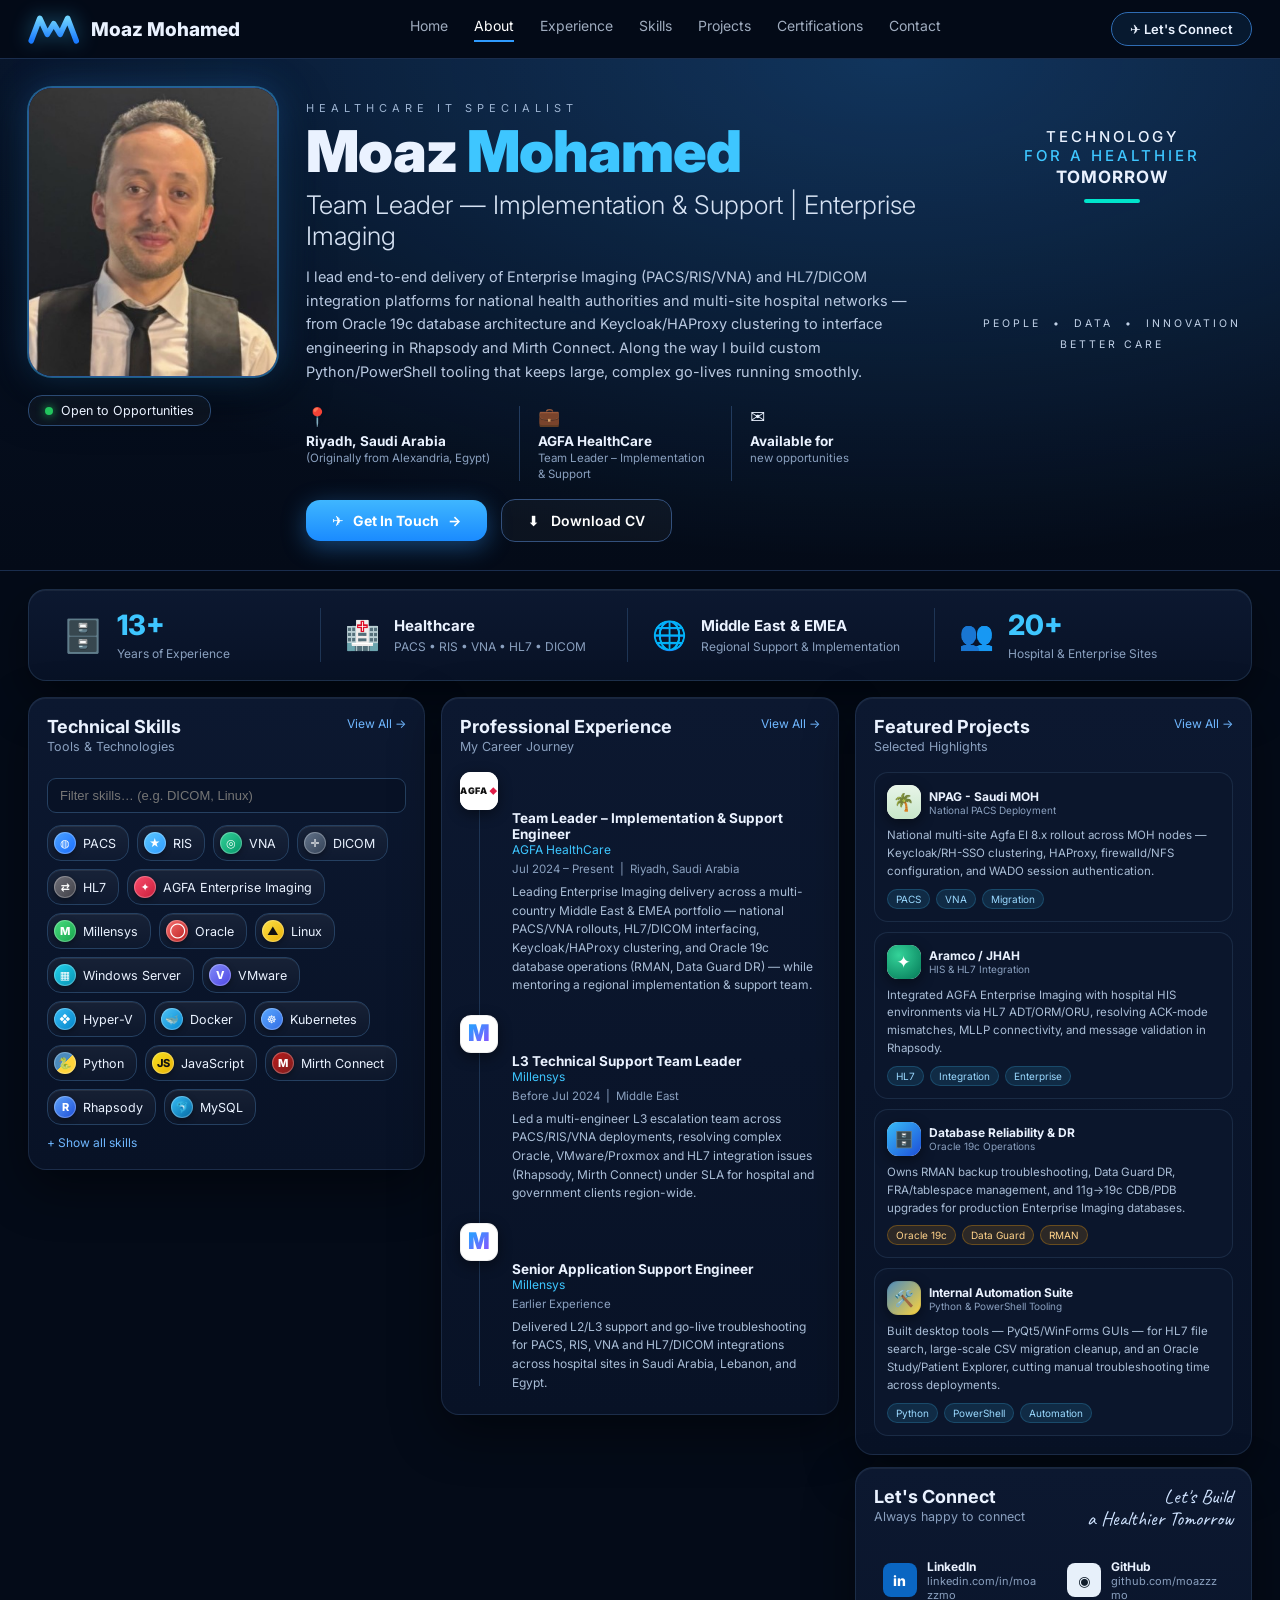
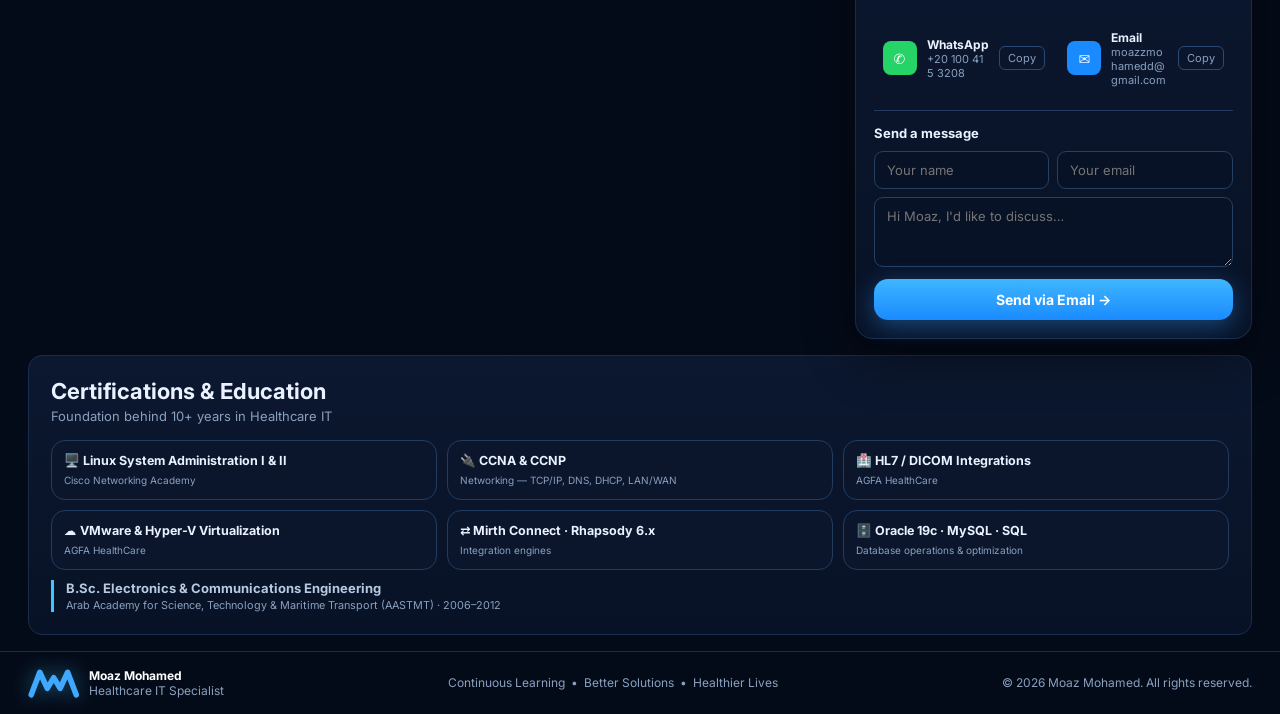
==== portfolio.html @ eede2070 "Enhanced portfolio version live" ====
<!DOCTYPE html>
<html lang="en">
<head>
<meta charset="UTF-8"/>
<meta name="viewport" content="width=device-width, initial-scale=1.0"/>
<title>Moaz Mohamed — Healthcare IT Specialist</title>
<meta name="description" content="Moaz Mohamed — Healthcare IT Team Leader specializing in Enterprise Imaging (PACS/RIS/VNA), HL7/DICOM integration, and Oracle DBA operations across national and multi-site hospital deployments in the Middle East & EMEA."/>
<meta name="keywords" content="Moaz Mohamed, Healthcare IT, PACS, RIS, VNA, DICOM, HL7, AGFA Enterprise Imaging, Rhapsody, Mirth Connect, Oracle DBA, Riyadh, Saudi Arabia"/>
<meta name="robots" content="index,follow"/>
<link rel="canonical" href="https://moaz-portfolio-5i6.pages.dev/"/>
<meta name="theme-color" content="#040b18"/>
<link rel="icon" href="data:image/svg+xml,%3Csvg xmlns='http://www.w3.org/2000/svg' viewBox='0 0 48 28'%3E%3Cpath d='M3 25 L11 4 L18 19 L24 9 L30 19 L37 4 L45 25' fill='none' stroke='%233ec6ff' stroke-width='6' stroke-linecap='round' stroke-linejoin='round'/%3E%3C/svg%3E"/>
<meta property="og:type" content="profile"/>
<meta property="og:title" content="Moaz Mohamed — Healthcare IT Team Leader | Enterprise Imaging & Integration"/>
<meta property="og:description" content="13+ years leading Enterprise Imaging (PACS/RIS/VNA), HL7/DICOM integration, and Oracle DBA operations across national and multi-site hospital deployments in the Middle East & EMEA."/>
<meta property="og:url" content="https://moaz-portfolio-5i6.pages.dev/"/>
<meta property="og:image" content="https://moaz-portfolio-5i6.pages.dev/assets/moaz-profile.png"/>
<meta name="twitter:card" content="summary_large_image"/>
<script type="application/ld+json">
{"@context":"https://schema.org","@type":"Person","name":"Moaz Mohamed","jobTitle":"Team Leader – Implementation & Support Engineer","worksFor":{"@type":"Organization","name":"AGFA HealthCare"},"address":{"@type":"PostalAddress","addressLocality":"Riyadh","addressCountry":"SA"},"url":"https://moaz-portfolio-5i6.pages.dev/","sameAs":["https://www.linkedin.com/in/moazzmo","https://github.com/moazzzmo"],"knowsAbout":["PACS","RIS","VNA","DICOM","HL7","Enterprise Imaging","Oracle DBA","Rhapsody","Mirth Connect"]}
</script>
<link rel="preconnect" href="https://fonts.googleapis.com">
<link rel="preconnect" href="https://fonts.gstatic.com" crossorigin>
<link href="https://fonts.googleapis.com/css2?family=Inter:wght@400;500;600;700;800;900&family=Caveat:wght@600&display=swap" rel="stylesheet">
<style>
*{margin:0;padding:0;box-sizing:border-box}
:root{--bg:#040b18;--card:#0a1428;--border:#1a2d4d;--txt:#eaf2ff;--mut:#8aa0bf;--cyan:#3ec6ff;--blue:#2f9bff}
html{scroll-behavior:smooth;-webkit-text-size-adjust:100%}
body{font-family:'Inter',system-ui,-apple-system,sans-serif;background:var(--bg);color:var(--txt);min-height:100vh;-webkit-font-smoothing:antialiased;overflow-x:hidden}
img{max-width:100%}
a{color:inherit;text-decoration:none}
section{scroll-margin-top:80px}
button{font-family:inherit}
/* NAV */
.topnav{position:sticky;top:0;z-index:50;display:flex;align-items:center;justify-content:space-between;padding:12px 28px;background:rgba(4,11,24,.94);backdrop-filter:blur(12px);-webkit-backdrop-filter:blur(12px);border-bottom:1px solid var(--border)}
.brand{display:flex;align-items:center;gap:12px;font-weight:800;font-size:19px;white-space:nowrap}
.mm-logo{font-weight:900;font-size:28px;letter-spacing:-2px;background:linear-gradient(180deg,#5cc8ff,#1a7bff);-webkit-background-clip:text;background-clip:text;color:transparent;line-height:1}
.nav{display:flex;gap:26px;font-size:14px;color:#c6d4e8}
.nav a{opacity:.8;padding-bottom:6px;border-bottom:2px solid transparent;transition:.2s}
.nav a:hover{opacity:1;color:#fff}
.nav a.active{opacity:1;color:#fff;border-bottom-color:var(--blue)}
.btn-connect{border:1px solid #2f6cb3;border-radius:999px;padding:8px 18px;font-size:13px;font-weight:600;background:rgba(47,155,255,.1);transition:.2s;white-space:nowrap}
.btn-connect:hover{background:rgba(47,155,255,.25);border-color:var(--cyan)}
.hamburger{display:none;background:none;border:1px solid #2b4a73;color:#fff;border-radius:8px;font-size:18px;padding:6px 12px;cursor:pointer}
/* HERO */
.hero-wrap{position:relative;overflow:hidden;border-bottom:1px solid var(--border);background:radial-gradient(1000px 500px at 70% 0%,rgba(47,155,255,.25),transparent),linear-gradient(180deg,#071226,#040b18)}
.hero-bg{position:absolute;inset:0;opacity:.4;background:url('https://images.unsplash.com/photo-1576091160399-112ba8d25d1d?q=80&w=1600&auto=format&fit=crop') center/cover no-repeat;-webkit-mask-image:linear-gradient(to left,black 30%,transparent 78%);mask-image:linear-gradient(to left,black 30%,transparent 78%)}
.hero{position:relative;display:grid;grid-template-columns:250px minmax(0,1fr) 280px;gap:28px;padding:28px;max-width:1440px;margin:0 auto;align-items:start}
.photo{width:250px;height:290px;border-radius:20px;overflow:hidden;border:1px solid #2a5a9a;box-shadow:0 0 0 1px rgba(62,198,255,.3),0 10px 40px rgba(0,0,0,.6);background:#0e1b33}
.photo img{width:100%;height:100%;object-fit:cover;object-position:center top;display:block}
.photo-fallback{width:100%;height:100%;display:flex;align-items:center;justify-content:center;font-size:72px;font-weight:900;color:#5cc8ff;background:linear-gradient(135deg,#102341,#071226)}
.kicker{letter-spacing:5px;font-size:11px;color:#9db4d2;margin:14px 0 8px}
h1{font-size:clamp(38px,4.5vw,62px);line-height:1;font-weight:900;letter-spacing:-1px}
h1 span{color:var(--cyan)}
.sub{font-size:clamp(18px,2vw,26px);font-weight:300;color:#d6e2f3;margin:8px 0 14px}
.desc{color:#b9c9e1;max-width:620px;line-height:1.65;font-size:14.5px}
.meta3{display:grid;grid-template-columns:1fr 1fr 1fr;gap:0;margin:22px 0 18px;max-width:720px}
.meta3>div{padding:0 18px;border-left:1px solid #223b5e;font-size:13px;min-width:0}
.meta3>div:first-child{border:0;padding-left:0}
.meta3 b{display:block;font-size:13.5px}
.meta3 small{color:var(--mut);font-size:11.5px}
.meta-ico{font-size:18px;margin-bottom:6px}
.cta-row{display:flex;gap:14px;align-items:center;flex-wrap:wrap}
.btn-primary{background:linear-gradient(180deg,#3fb6ff,#1a8bff);border:0;color:#fff;font-weight:700;padding:12px 26px;border-radius:12px;font-size:14px;box-shadow:0 6px 24px rgba(47,155,255,.4);cursor:pointer;transition:.2s;display:inline-flex;align-items:center;gap:8px}
.btn-primary:hover{transform:translateY(-1px);box-shadow:0 10px 30px rgba(47,155,255,.55)}
.btn-ghost{border:1px solid #33507c;background:rgba(255,255,255,.03);color:#fff;padding:12px 26px;border-radius:12px;font-size:14px;font-weight:600;cursor:pointer;transition:.2s;display:inline-flex;align-items:center;gap:8px}
.btn-ghost:hover{border-color:var(--cyan);background:rgba(62,198,255,.1)}
.open-badge{display:inline-flex;align-items:center;gap:8px;border:1px solid #2b4a73;border-radius:999px;padding:7px 16px;font-size:12.5px;margin-top:18px;background:rgba(255,255,255,.03)}
.dot{width:8px;height:8px;border-radius:50%;background:#22c55e;box-shadow:0 0 10px #22c55e;animation:pulse 2s infinite}
@keyframes pulse{50%{opacity:.5}}
.right-tag{text-align:center;padding-top:40px}
.right-tag h3{letter-spacing:3px;font-size:15px;font-weight:500}
.right-tag h3 b{color:var(--cyan);font-weight:500}
.right-tag h2{font-size:17px;letter-spacing:1px;margin:2px 0 12px}
.bar{width:56px;height:4px;background:#00e5cc;margin:0 auto;border-radius:99px}
.foot-tags{margin-top:110px;font-size:10.5px;letter-spacing:3px;color:#c2d2e8;line-height:2}
/* STATS */
.stats{max-width:1440px;margin:18px auto 0;padding:0 28px}
.stats-inner{display:grid;grid-template-columns:1.1fr 1.2fr 1.2fr 1.2fr;background:linear-gradient(180deg,#0c1830,#081226);border:1px solid var(--border);border-radius:14px;padding:18px 10px}
.stat{display:flex;gap:14px;align-items:center;padding:0 24px;border-left:1px solid #1e3555;min-width:0}
.stat:first-child{border:0}
.stat .n{font-size:28px;font-weight:800;color:var(--cyan)}
.stat b{font-size:15px}.stat small{color:var(--mut);font-size:12px}
/* GRID */
.grid3{max-width:1440px;margin:16px auto;padding:0 28px;display:grid;grid-template-columns:1fr 1fr 1fr;gap:16px;align-items:start}
.card{background:linear-gradient(180deg,#0c1830,#081226);border:1px solid var(--border);border-radius:14px;padding:18px;min-width:0}
.card h3{font-size:18px}.card .sub2{color:var(--mut);font-size:12.5px;margin:2px 0 14px}
.card-head{display:flex;justify-content:space-between;align-items:flex-start;gap:10px;margin-bottom:4px}
.link{font-size:12px;color:#6fb7ff;background:none;border:0;cursor:pointer;white-space:nowrap}
.link:hover{text-decoration:underline}
/* SKILLS */
.skill-search{width:100%;margin:6px 0 12px;padding:9px 12px;border-radius:9px;border:1px solid #254061;background:#081226;color:#fff;font-size:13px;outline:none}
.skill-search:focus{border-color:var(--cyan)}
.pills{display:flex;flex-wrap:wrap;gap:8px}
.pill{display:inline-flex;align-items:center;gap:7px;border:1px solid #254061;background:rgba(255,255,255,.03);border-radius:999px;padding:6px 12px 6px 6px;font-size:12.5px;cursor:default;transition:.15s}
.pill:hover{border-color:var(--cyan);background:rgba(62,198,255,.1)}
.pill i{width:22px;height:22px;border-radius:50%;display:inline-flex;align-items:center;justify-content:center;font-style:normal;font-size:11px;color:#fff;font-weight:800;flex-shrink:0}
.pill.hidden-extra{display:none}
.pills.expanded .pill.hidden-extra{display:inline-flex}
/* TIMELINE */
.tl{position:relative;padding-left:52px}
.tl:before{content:'';position:absolute;left:19px;top:6px;bottom:6px;width:1px;background:#1e3555}
.tl-item{position:relative;margin-bottom:20px}
.tl-item:last-child{margin-bottom:4px}
.tl-item:before{content:'';position:absolute;left:-37px;top:6px;width:9px;height:9px;border-radius:50%;background:var(--cyan);box-shadow:0 0 0 4px rgba(62,198,255,.15)}
.comp-logo{position:absolute;left:-52px;top:0;width:38px;height:38px;border-radius:9px;background:#fff;display:flex;align-items:center;justify-content:center;font-weight:900;font-size:10px;color:#111;overflow:hidden;text-align:center;line-height:1.1}
.comp-logo img{width:100%;height:100%;object-fit:contain;display:block}
.tl-item b{font-size:13.5px;display:block}
.tl-item .co{color:var(--cyan);font-size:12px}
.tl-item small{color:var(--mut);font-size:11.5px}
.tl-item p{color:#a9bdd6;font-size:12px;margin-top:6px;line-height:1.55}
/* PROJECTS */
.proj{display:grid;grid-template-columns:1fr;gap:10px}
.pbox{border:1px solid #223c60;border-radius:12px;padding:12px;background:#0b162c;transition:.2s}
.pbox:hover{border-color:#3c779d;transform:translateY(-1px)}
.pbox .ph{display:flex;gap:8px;align-items:center;margin-bottom:8px}
.pbox .ph b{font-size:12px;display:block}
.pbox .ph small{display:block;color:var(--mut);font-size:10px;font-weight:400}
.plogo{width:34px;height:34px;border-radius:8px;display:flex;align-items:center;justify-content:center;font-weight:900;color:#fff;flex-shrink:0;overflow:hidden;background:#fff;font-size:14px}
.plogo img{width:100%;height:100%;object-fit:contain;display:block}
.pbox p{font-size:11.5px;color:#a9bdd6;line-height:1.55}
.tags{display:flex;gap:6px;flex-wrap:wrap;margin-top:8px}
.tags span{font-size:10px;padding:3px 8px;border-radius:99px;background:rgba(62,198,255,.12);border:1px solid rgba(62,198,255,.2);color:#9ad9ff}
.tags span.y{background:rgba(245,158,11,.14);border-color:rgba(245,158,11,.3);color:#ffd28a}
/* CONNECT */
.connect{display:grid;grid-template-columns:1fr 1fr;gap:10px;margin-top:12px}
.citem{display:flex;gap:10px;align-items:center;font-size:12px;border:1px solid transparent;border-radius:10px;padding:8px;transition:.15s;min-width:0}
.citem:hover{border-color:#2b4a73;background:rgba(255,255,255,.03)}
.citem small{display:block;color:var(--mut);font-size:11px;word-break:break-all}
.cico{width:34px;height:34px;border-radius:8px;display:flex;align-items:center;justify-content:center;color:#fff;font-weight:800;flex-shrink:0;font-size:14px}
.copy-btn{margin-left:auto;background:none;border:1px solid #2b4a73;color:var(--mut);border-radius:6px;font-size:11px;padding:4px 8px;cursor:pointer;flex-shrink:0}
.copy-btn:hover{color:#fff;border-color:var(--cyan)}
.script{font-family:'Caveat',cursive;font-size:20px;color:#cfe3ff;text-align:right;line-height:1.1;white-space:nowrap}
/* CONTACT FORM */
.contact-form{margin-top:14px;border-top:1px solid #223b5e;padding-top:14px}
.contact-form h4{font-size:13px;margin-bottom:10px}
.contact-form input,.contact-form textarea{width:100%;padding:10px 12px;border-radius:9px;border:1px solid #254061;background:#081226;color:#fff;font-size:13px;outline:none;margin-bottom:8px;font-family:inherit;resize:vertical}
.contact-form input:focus,.contact-form textarea:focus{border-color:var(--cyan)}
.form-row{display:grid;grid-template-columns:1fr 1fr;gap:8px}
/* SECTIONS */
.wide{max-width:1440px;margin:16px auto 0;padding:0 28px}
.wide-card{background:linear-gradient(180deg,#0c1830,#081226);border:1px solid var(--border);border-radius:14px;padding:22px}
.wide-card h2{font-size:22px;margin-bottom:4px}
.wide-card .sub2{color:var(--mut);font-size:13px;margin-bottom:16px}
.cert-grid{display:grid;grid-template-columns:repeat(3,1fr);gap:10px}
.cert{border:1px solid #223c60;border-radius:10px;padding:12px;background:#0b162c;font-size:12px}
.cert b{display:block;font-size:12.5px;margin-bottom:4px}
.cert small{color:var(--mut)}
.edu{margin-top:10px;font-size:13px;color:#b9c9e1;border-left:3px solid var(--cyan);padding-left:12px}
/* FOOTER */
footer{max-width:1440px;margin:16px auto 0;padding:16px 28px;display:flex;justify-content:space-between;align-items:center;gap:12px;color:var(--mut);font-size:12px;border-top:1px solid var(--border);flex-wrap:wrap}
/* MODAL */
.modal-ov{position:fixed;inset:0;background:rgba(0,0,0,.7);backdrop-filter:blur(6px);display:none;align-items:center;justify-content:center;z-index:100;padding:18px}
.modal-ov.open{display:flex}
.modal{background:#0c1830;border:1px solid #2b4a73;border-radius:16px;max-width:640px;width:100%;max-height:82vh;overflow:auto;padding:24px}
.modal h3{font-size:18px;margin-bottom:4px}
.modal .msub{color:var(--mut);font-size:12.5px;margin-bottom:16px}
.modal-close{float:right;background:none;border:1px solid #2b4a73;color:#fff;border-radius:8px;padding:6px 12px;cursor:pointer}
.modal-close:hover{border-color:var(--cyan)}
.mlist{display:grid;gap:10px;font-size:13px;color:#c6d4e8}
.mlist div{border:1px solid #223c60;border-radius:10px;padding:10px 12px;background:#0b162c}
/* TOAST + TOP */
#toast{position:fixed;bottom:24px;left:50%;transform:translateX(-50%) translateY(20px);background:#0e2a45;border:1px solid var(--cyan);color:#fff;padding:10px 20px;border-radius:999px;font-size:13px;opacity:0;pointer-events:none;transition:.25s;z-index:200}
#toast.show{opacity:1;transform:translateX(-50%) translateY(0)}
#toTop{position:fixed;right:20px;bottom:20px;width:42px;height:42px;border-radius:50%;border:1px solid #2b4a73;background:#0c1830;color:#fff;font-size:18px;cursor:pointer;display:none;z-index:90}
#toTop.show{display:block}
/* REVEAL */
.reveal{opacity:0;transform:translateY(14px);transition:.5s}
.reveal.in{opacity:1;transform:none}
/* ── SMOOTH MODERN POLISH ── */
.mm-svg{height:30px;width:auto;display:block;filter:drop-shadow(0 0 10px rgba(62,198,255,.45))}
.card{border-radius:18px;border:1px solid rgba(120,170,220,.15);box-shadow:inset 0 1px 0 rgba(255,255,255,.06),0 18px 50px rgba(0,0,0,.45)}
.card:hover{border-color:rgba(62,198,255,.3)}
.stats-inner{border-radius:18px;border:1px solid rgba(120,170,220,.17);box-shadow:inset 0 1px 0 rgba(255,255,255,.06),0 18px 50px rgba(0,0,0,.45)}
.photo{border-radius:24px;box-shadow:0 0 0 1px rgba(62,198,255,.4),0 0 36px rgba(47,155,255,.28),0 18px 50px rgba(0,0,0,.6)}
.pill{border-radius:14px;background:linear-gradient(180deg,rgba(255,255,255,.055),rgba(255,255,255,.015));box-shadow:inset 0 1px 0 rgba(255,255,255,.07);transition:transform .15s,border-color .15s,background .15s}
.pill:hover{transform:translateY(-1px);border-color:rgba(62,198,255,.55);background:rgba(62,198,255,.1)}
.pill i{box-shadow:inset 0 0 0 1px rgba(255,255,255,.25),0 2px 6px rgba(0,0,0,.4)}
.pbox,.cert{border-radius:14px}
.pbox{border:1px solid rgba(120,170,220,.14)}
.comp-logo,.plogo{position:relative;border-radius:11px;box-shadow:0 4px 14px rgba(0,0,0,.45),inset 0 0 0 1px rgba(0,0,0,.06);overflow:hidden}
.comp-logo img,.plogo img{position:absolute;inset:0;width:100%;height:100%;object-fit:contain;background:#fff;display:block}
.logo-agfa{font-size:9px;font-weight:900;letter-spacing:.4px;color:#141414;background:#fff;width:100%;height:100%;display:flex;align-items:center;justify-content:center;gap:2px}
.logo-agfa span{color:#e11d48;font-size:8px}
.logo-m{font-size:23px;font-weight:900;background:linear-gradient(135deg,#2f9bff 20%,#7c5cff 80%);-webkit-background-clip:text;background-clip:text;color:transparent}
.logo-npag{font-size:17px;background:linear-gradient(180deg,#e8f5e9,#c8e6c9);width:100%;height:100%;display:flex;align-items:center;justify-content:center}
.logo-aramco{font-size:17px;color:#fff;background:radial-gradient(circle at 35% 30%,#34d399,#047857);width:100%;height:100%;display:flex;align-items:center;justify-content:center}
.logo-ei{font-size:16px;color:#fff;background:linear-gradient(135deg,#38bdf8,#1d4ed8);width:100%;height:100%;display:flex;align-items:center;justify-content:center}
.btn-primary{border-radius:14px}
.btn-ghost{border-radius:14px}
.open-badge{border-radius:14px}
@media(max-width:1100px){.hero{grid-template-columns:220px minmax(0,1fr)}.right-tag{display:none}.grid3{grid-template-columns:1fr 1fr}.nav{display:none}.nav.mobile-open{display:flex;position:absolute;top:100%;left:0;right:0;background:#071226;flex-direction:column;padding:14px 28px;gap:14px;border-bottom:1px solid var(--border)}.hamburger{display:block}.cert-grid{grid-template-columns:1fr 1fr}}
@media(max-width:760px){.topnav{padding:10px 14px}.brand{font-size:16px}.hero{grid-template-columns:1fr;padding:20px 14px}.photo{width:100%;max-width:420px;height:300px;margin:0 auto}.meta3{grid-template-columns:1fr;gap:12px}.meta3>div{border:0;border-top:1px solid #223b5e;padding:12px 0 0}.meta3>div:first-child{border:0;padding-top:0}.grid3{grid-template-columns:1fr;padding:0 14px}.stats{padding:0 14px}.stats-inner{grid-template-columns:1fr 1fr;gap:14px}.stat{border:0;padding:0}.connect{grid-template-columns:1fr}.cert-grid{grid-template-columns:1fr}.form-row{grid-template-columns:1fr}.script{display:none}footer{flex-direction:column;text-align:center}.cta-row .btn-primary,.cta-row .btn-ghost{flex:1;justify-content:center}}
@media(max-width:480px){.topnav{padding:10px 12px}.mm-logo{font-size:24px}.btn-connect{padding:7px 12px;font-size:12px}.hero{padding:16px 12px}.photo{height:260px}.stats{padding:0 12px}.stats-inner{grid-template-columns:1fr;padding:16px}.grid3{padding:0 12px}.wide{padding:0 12px}.card,.wide-card{padding:14px}.pill{font-size:11.5px;padding:5px 10px 5px 5px}.connect{grid-template-columns:1fr}.proj .pbox p{min-height:0}.modal{padding:16px}#toast{max-width:92vw;text-align:center}}
@media(min-width:761px) and (max-width:1100px){.proj{grid-template-columns:1fr 1fr}.proj .pbox:last-child{grid-column:1/-1}}
@media print{.topnav,.cta-row,.contact-form,#toTop,#toast,.modal-ov{display:none!important}body{background:#fff;color:#000}.card,.wide-card,.stats-inner{background:#fff!important;color:#000}}
</style>
</head>
<body>

<header class="topnav">
<div class="brand"><svg class="mm-svg" viewBox="0 0 48 28" fill="none" aria-hidden="true"><defs><linearGradient id="mmg" x1="0" y1="0" x2="0" y2="1"><stop offset="0" stop-color="#6fd3ff"/><stop offset="1" stop-color="#1a7bff"/></linearGradient></defs><path d="M3 25 L11 4 L18 19 L24 9 L30 19 L37 4 L45 25" stroke="url(#mmg)" stroke-width="5.2" stroke-linecap="round" stroke-linejoin="round"/></svg> Moaz Mohamed</div>
<nav class="nav" id="mainNav">
<a class="active" href="#home">Home</a><a href="#about">About</a><a href="#exp">Experience</a><a href="#skills">Skills</a><a href="#projects">Projects</a><a href="#certs">Certifications</a><a href="#contact">Contact</a>
</nav>
<div style="display:flex;gap:10px;align-items:center">
<a class="btn-connect" href="#contact">✈ Let's Connect</a>
<button class="hamburger" id="burger" aria-label="Menu">☰</button>
</div>
</header>

<div class="hero-wrap" id="home"><div class="hero-bg" aria-hidden="true"></div>
<div class="hero">
<div class="reveal in">
<div class="photo"><img id="profileImg" src="assets/moaz-profile.png" alt="Moaz Mohamed"/></div>
<div class="open-badge"><span class="dot"></span> Open to Opportunities</div>
</div>
<div id="about" class="reveal in">
<div class="kicker">HEALTHCARE IT SPECIALIST</div>
<h1>Moaz <span>Mohamed</span></h1>
<div class="sub">Team Leader — Implementation &amp; Support | Enterprise Imaging</div>
<p class="desc">I lead end-to-end delivery of Enterprise Imaging (PACS/RIS/VNA) and HL7/DICOM integration platforms for national health authorities and multi-site hospital networks — from Oracle 19c database architecture and Keycloak/HAProxy clustering to interface engineering in Rhapsody and Mirth Connect. Along the way I build custom Python/PowerShell tooling that keeps large, complex go-lives running smoothly.</p>
<div class="meta3">
<div><div class="meta-ico">📍</div><b>Riyadh, Saudi Arabia</b><small>(Originally from Alexandria, Egypt)</small></div>
<div><div class="meta-ico">💼</div><b>AGFA HealthCare</b><small>Team Leader – Implementation &amp; Support</small></div>
<div><div class="meta-ico">✉️</div><b>Available for</b><small>new opportunities</small></div>
</div>
<div class="cta-row">
<button class="btn-primary" data-scroll="#contact">✈ &nbsp; Get In Touch &nbsp; →</button>
<button class="btn-ghost" id="cvBtn">⬇ &nbsp; Download CV</button>
</div>
</div>
<div class="right-tag"><h3>TECHNOLOGY</h3><h3><b>FOR A HEALTHIER</b></h3><h2>TOMORROW</h2><div class="bar"></div><div class="foot-tags">PEOPLE &nbsp;•&nbsp; DATA &nbsp;•&nbsp; INNOVATION<br/>BETTER CARE</div></div>
</div></div>

<div class="stats reveal"><div class="stats-inner">
<div class="stat"><span style="font-size:32px">🗄️</span><div><div class="n" data-count="13">13+</div><small>Years of Experience</small></div></div>
<div class="stat"><span style="font-size:28px">🏥</span><div><b>Healthcare</b><br/><small>PACS • RIS • VNA • HL7 • DICOM</small></div></div>
<div class="stat"><span style="font-size:28px">🌐</span><div><b>Middle East &amp; EMEA</b><br/><small>Regional Support &amp; Implementation</small></div></div>
<div class="stat"><span style="font-size:28px">👥</span><div><div class="n" data-count="20">20+</div><small>Hospital &amp; Enterprise Sites</small></div></div>
</div></div>

<div class="grid3">
<div class="card reveal" id="skills">
<div class="card-head"><div><h3>Technical Skills</h3><div class="sub2">Tools &amp; Technologies</div></div><button class="link" data-modal="skillsModal">View All →</button></div>
<input class="skill-search" id="skillSearch" type="search" placeholder="Filter skills… (e.g. DICOM, Linux)"/>
<div class="pills" id="skillPills">
<span class="pill"><i style="background:linear-gradient(135deg,#4da3ff,#1a6dff)">◍</i>PACS</span><span class="pill"><i style="background:linear-gradient(135deg,#5cc8ff,#2f9bff)">★</i>RIS</span><span class="pill"><i style="background:linear-gradient(135deg,#34d399,#059669)">◎</i>VNA</span><span class="pill"><i style="background:linear-gradient(135deg,#64748b,#334155)">✛</i>DICOM</span><span class="pill"><i style="background:linear-gradient(135deg,#71717a,#3f3f46)">⇄</i>HL7</span>
<span class="pill"><i style="background:linear-gradient(135deg,#fb4d6d,#c81e3a)">✦</i>AGFA Enterprise Imaging</span><span class="pill"><i style="background:linear-gradient(135deg,#4ade80,#16a34a)">M</i>Millensys</span><span class="pill"><i style="background:linear-gradient(135deg,#f87171,#b91c1c)">◯</i>Oracle</span>
<span class="pill"><i style="background:linear-gradient(135deg,#fde047,#eab308);color:#111">▲</i>Linux</span><span class="pill"><i style="background:linear-gradient(135deg,#22d3ee,#0891b2)">▦</i>Windows Server</span><span class="pill"><i style="background:linear-gradient(135deg,#818cf8,#4f46e5)">V</i>VMware</span><span class="pill"><i style="background:linear-gradient(135deg,#38bdf8,#0284c7)">❖</i>Hyper-V</span>
<span class="pill"><i style="background:linear-gradient(135deg,#4fc3f7,#0288d1)">🐳</i>Docker</span><span class="pill"><i style="background:linear-gradient(135deg,#5aa9ff,#326ce5)">☸</i>Kubernetes</span><span class="pill"><i style="background:linear-gradient(135deg,#4b8bbe 50%,#ffd43b 50%)">🐍</i>Python</span><span class="pill"><i style="background:linear-gradient(135deg,#f7df1e,#eab308);color:#111">JS</i>JavaScript</span>
<span class="pill"><i style="background:linear-gradient(135deg,#b91c1c,#7f1d1d)">M</i>Mirth Connect</span><span class="pill"><i style="background:linear-gradient(135deg,#60a5fa,#1d4ed8)">R</i>Rhapsody</span><span class="pill"><i style="background:linear-gradient(135deg,#38bdf8,#0369a1)">🐬</i>MySQL</span>
<span class="pill hidden-extra"><i style="background:#991b1b">DB</i>Oracle Database</span><span class="pill hidden-extra"><i style="background:#7c3aed">◉</i>Looker Analytics</span><span class="pill hidden-extra"><i style="background:#0d9488">⚙</i>Networking</span><span class="pill hidden-extra"><i style="background:#0d9488">◈</i>SQL Optimization</span><span class="pill hidden-extra"><i style="background:#334155">⬡</i>Keycloak / RH-SSO</span><span class="pill hidden-extra"><i style="background:#475569">▤</i>JBoss / WildFly</span>
<span class="pill hidden-extra"><i style="background:linear-gradient(135deg,#f97316,#c2410c)">HA</i>HAProxy</span><span class="pill hidden-extra"><i style="background:linear-gradient(135deg,#e11d48,#881337)">F5</i>F5 BIG-IP</span><span class="pill hidden-extra"><i style="background:linear-gradient(135deg,#fb923c,#c2410c)">P</i>Proxmox</span><span class="pill hidden-extra"><i style="background:linear-gradient(135deg,#2563eb,#1e3a8a)">PS</i>PowerShell</span><span class="pill hidden-extra"><i style="background:linear-gradient(135deg,#f43f5e,#9f1239)">DG</i>Oracle Data Guard / RMAN</span><span class="pill hidden-extra"><i style="background:linear-gradient(135deg,#0ea5e9,#075985)">🔥</i>Palo Alto Firewalls</span>
</div>
<button class="link" id="moreSkills" style="margin-top:10px">+ Show all skills</button>
</div>

<div class="card reveal" id="exp">
<div class="card-head"><div><h3>Professional Experience</h3><div class="sub2">My Career Journey</div></div><button class="link" data-modal="expModal">View All →</button></div>
<div class="tl">
<div class="tl-item"><div class="comp-logo"><span class="logo-agfa">AGFA<span>◆</span></span><img src="https://logo.clearbit.com/agfahealthcare.com" alt="" loading="lazy" onerror="this.remove()"/></div><b>Team Leader – Implementation &amp; Support Engineer</b><div class="co">AGFA HealthCare</div><small>Jul 2024 – Present &nbsp;|&nbsp; Riyadh, Saudi Arabia</small><p>Leading Enterprise Imaging delivery across a multi-country Middle East &amp; EMEA portfolio — national PACS/VNA rollouts, HL7/DICOM interfacing, Keycloak/HAProxy clustering, and Oracle 19c database operations (RMAN, Data Guard DR) — while mentoring a regional implementation &amp; support team.</p></div>
<div class="tl-item"><div class="comp-logo"><span class="logo-m">M</span></div><b>L3 Technical Support Team Leader</b><div class="co">Millensys</div><small>Before Jul 2024 &nbsp;|&nbsp; Middle East</small><p>Led a multi-engineer L3 escalation team across PACS/RIS/VNA deployments, resolving complex Oracle, VMware/Proxmox and HL7 integration issues (Rhapsody, Mirth Connect) under SLA for hospital and government clients region-wide.</p></div>
<div class="tl-item"><div class="comp-logo"><span class="logo-m">M</span></div><b>Senior Application Support Engineer</b><div class="co">Millensys</div><small>Earlier Experience</small><p>Delivered L2/L3 support and go-live troubleshooting for PACS, RIS, VNA and HL7/DICOM integrations across hospital sites in Saudi Arabia, Lebanon, and Egypt.</p></div>
</div></div>

<div class="reveal"><div class="card" id="projects">
<div class="card-head"><div><h3>Featured Projects</h3><div class="sub2">Selected Highlights</div></div><button class="link" data-modal="projModal">View All →</button></div>
<div class="proj">
<div class="pbox"><div class="ph"><div class="plogo"><span class="logo-npag">🌴</span><img src="https://logo.clearbit.com/moh.gov.sa" alt="" loading="lazy" onerror="this.remove()"/></div><div><b>NPAG - Saudi MOH</b><small>National PACS Deployment</small></div></div><p>National multi-site Agfa EI 8.x rollout across MOH nodes — Keycloak/RH-SSO clustering, HAProxy, firewalld/NFS configuration, and WADO session authentication.</p><div class="tags"><span>PACS</span><span>VNA</span><span>Migration</span></div></div>
<div class="pbox"><div class="ph"><div class="plogo"><span class="logo-aramco">✦</span></div><div><b>Aramco / JHAH</b><small>HIS &amp; HL7 Integration</small></div></div><p>Integrated AGFA Enterprise Imaging with hospital HIS environments via HL7 ADT/ORM/ORU, resolving ACK-mode mismatches, MLLP connectivity, and message validation in Rhapsody.</p><div class="tags"><span>HL7</span><span>Integration</span><span>Enterprise</span></div></div>
<div class="pbox"><div class="ph"><div class="plogo"><span class="logo-ei">🗄️</span></div><div><b>Database Reliability &amp; DR</b><small>Oracle 19c Operations</small></div></div><p>Owns RMAN backup troubleshooting, Data Guard DR, FRA/tablespace management, and 11g→19c CDB/PDB upgrades for production Enterprise Imaging databases.</p><div class="tags"><span class="y">Oracle 19c</span><span class="y">Data Guard</span><span class="y">RMAN</span></div></div>
<div class="pbox"><div class="ph"><div class="plogo" style="background:linear-gradient(135deg,#4b8bbe,#ffd43b)"><span style="font-size:16px">🛠️</span></div><div><b>Internal Automation Suite</b><small>Python &amp; PowerShell Tooling</small></div></div><p>Built desktop tools — PyQt5/WinForms GUIs — for HL7 file search, large-scale CSV migration cleanup, and an Oracle Study/Patient Explorer, cutting manual troubleshooting time across deployments.</p><div class="tags"><span>Python</span><span>PowerShell</span><span>Automation</span></div></div>
</div></div>
<div class="card" id="contact" style="margin-top:12px">
<div style="display:flex;justify-content:space-between;gap:10px;align-items:flex-start"><div><h3>Let's Connect</h3><div class="sub2">Always happy to connect</div></div><div class="script">Let's Build<br/>a Healthier Tomorrow</div></div>
<div class="connect">
<a class="citem" href="https://www.linkedin.com/in/moazzmo" target="_blank" rel="noopener"><span class="cico" style="background:#0a66c2">in</span><span><b>LinkedIn</b><small>linkedin.com/in/moazzmo</small></span></a>
<a class="citem" href="https://github.com/moazzzmo" target="_blank" rel="noopener"><span class="cico" style="background:#e7f0fa;color:#101d2b">◉</span><span><b>GitHub</b><small>github.com/moazzzmo</small></span></a>
<a class="citem" href="https://wa.me/201004153208" target="_blank" rel="noopener"><span class="cico" style="background:#25d366">✆</span><span><b>WhatsApp</b><small>+20 100 415 3208</small></span><button class="copy-btn" data-copy="+201004153208">Copy</button></a>
<a class="citem" href="mailto:moazzmohamedd@gmail.com"><span class="cico" style="background:#1a8bff">✉</span><span><b>Email</b><small>moazzmohamedd@gmail.com</small></span><button class="copy-btn" data-copy="moazzmohamedd@gmail.com">Copy</button></a>
</div>
<form class="contact-form" id="contactForm">
<h4>Send a message</h4>
<div class="form-row"><input id="cfName" type="text" placeholder="Your name" required/><input id="cfEmail" type="email" placeholder="Your email" required/></div>
<textarea id="cfMsg" rows="3" placeholder="Hi Moaz, I'd like to discuss…" required></textarea>
<button class="btn-primary" type="submit" style="width:100%;justify-content:center">Send via Email →</button>
</form>
</div></div>
</div>

<div class="wide reveal" id="certs"><div class="wide-card">
<h2>Certifications &amp; Education</h2><div class="sub2">Foundation behind 10+ years in Healthcare IT</div>
<div class="cert-grid">
<div class="cert"><b>🖥️ Linux System Administration I &amp; II</b><small>Cisco Networking Academy</small></div>
<div class="cert"><b>🔌 CCNA &amp; CCNP</b><small>Networking — TCP/IP, DNS, DHCP, LAN/WAN</small></div>
<div class="cert"><b>🏥 HL7 / DICOM Integrations</b><small>AGFA HealthCare</small></div>
<div class="cert"><b>☁️ VMware &amp; Hyper-V Virtualization</b><small>AGFA HealthCare</small></div>
<div class="cert"><b>⇄ Mirth Connect · Rhapsody 6.x</b><small>Integration engines</small></div>
<div class="cert"><b>🗄️ Oracle 19c · MySQL · SQL</b><small>Database operations &amp; optimization</small></div>
</div>
<div class="edu"><b>B.Sc. Electronics &amp; Communications Engineering</b><br/><small style="color:var(--mut)">Arab Academy for Science, Technology &amp; Maritime Transport (AASTMT) · 2006–2012</small></div>
</div></div>

<footer>
<div style="display:flex;gap:10px;align-items:center"><svg class="mm-svg" viewBox="0 0 48 28" fill="none" aria-hidden="true"><path d="M3 25 L11 4 L18 19 L24 9 L30 19 L37 4 L45 25" stroke="#3fa9ff" stroke-width="5.2" stroke-linecap="round" stroke-linejoin="round"/></svg><span><b style="color:#fff">Moaz Mohamed</b><br/>Healthcare IT Specialist</span></div>
<div>Continuous Learning &nbsp;•&nbsp; Better Solutions &nbsp;•&nbsp; Healthier Lives</div>
<div>© <span id="year">2026</span> Moaz Mohamed. All rights reserved.</div>
</footer>

<div class="modal-ov" id="skillsModal"><div class="modal"><button class="modal-close" data-close>✕ Close</button><h3>All Technical Skills</h3><div class="msub">40+ tools across imaging, infrastructure &amp; integration</div><div class="mlist">
<div><b>Healthcare &amp; Imaging</b> — PACS, RIS, VNA, DICOM, HL7 ADT/ORM/ORU/ACK, AGFA Enterprise Imaging, Millensys, WADO/REST</div>
<div><b>Infrastructure</b> — Linux (RHEL/CentOS/Ubuntu), Windows Server 2012–2022, VMware, Hyper-V, Proxmox, Docker, Kubernetes, NetApp, NFS/SMB, HAProxy, F5 BIG-IP, Keycloak/RH-SSO, JBoss/WildFly</div>
<div><b>Data &amp; Integration</b> — Oracle 19c (RMAN, Data Guard DR, CDB/PDB), MySQL, MS SQL, Mirth Connect, Rhapsody, ETL/DWH, Looker Analytics, Prometheus, Grafana</div>
<div><b>Automation &amp; Scripting</b> — Python (PyQt5, tkinter, CustomTkinter), PowerShell (WinForms, embedded C#), Bash, custom desktop tooling for migration &amp; DBA workflows</div>
<div><b>Networking &amp; Security</b> — CCNA/CCNP, TCP/IP, DNS, DHCP, VLAN, Palo Alto Firewalls, VPN</div>
</div></div></div>

<div class="modal-ov" id="expModal"><div class="modal"><button class="modal-close" data-close>✕ Close</button><h3>Full Career Journey</h3><div class="msub">10+ years across 6 roles</div><div class="mlist">
<div><b>AGFA HealthCare (2024–Present)</b> — Implementation Specialist / Team Leader, Riyadh. Multi-country EI delivery, PACS/RIS/VNA, DICOM/HL7, team leadership across MEA.</div>
<div><b>Millensys (2021–2024)</b> — Technical Implementation &amp; Support Lead / L3 Team Leader. Escalations, go-lives, L2/L3 support.</div>
<div><b>Da3m for IT Solutions (2020–2021)</b> — System Administrator.</div>
<div><b>Sana Technology (2018–2020)</b> — Application Support Engineer.</div>
<div><b>Spectrum Diamond Trade, KSA (2015–2018)</b> — Technical Support Engineer.</div>
<div><b>IHA-UNI &amp; CNC Broadcasting (2013–2015)</b> — SNG Engineer.</div>
</div></div></div>

<div class="modal-ov" id="projModal"><div class="modal"><button class="modal-close" data-close>✕ Close</button><h3>All Selected Projects</h3><div class="msub">Government • Private • Enterprise</div><div class="mlist">
<div><b>NPAG – Saudi MOH National PACS</b> — Multi-site national deployment, VNA, migration, Keycloak/HAProxy clustering.</div>
<div><b>Aramco / JHAH HIS Integration</b> — AGFA EI + HIS, HL7 ADT/ORM/ORU, Rhapsody &amp; Mirth Connect interfacing.</div>
<div><b>STC VRO National PACS (2025–26)</b> — 35+ hospitals, DICOM Store/MWL, F5, Rhapsody + CareWare/HIS.</div>
<div><b>Johns Hopkins Aramco Healthcare STC Upgrade (2025)</b> — Upgrade &amp; operations.</div>
<div><b>Royal Commission Jubail &amp; Yanbu (2025)</b> — Hospital deployment.</div>
<div><b>Regina Maria Romania / QAFH Qassim / AL SALAM Kuwait / Baheya Egypt / AUBMC Lebanon / MOH MMCH</b> — Migrations, deployments, EI upgrades.</div>
<div><b>Database Reliability &amp; DR</b> — Oracle 19c RMAN backups, Data Guard DR, FRA/tablespace management, 11g→19c CDB/PDB upgrades.</div>
<div><b>Internal Automation Suite</b> — Python (PyQt5) &amp; PowerShell (WinForms) tools: HL7 file search, CSV migration dedup, Oracle Study/Patient Explorer, LinkedIn post automation.</div>
</div></div></div>

<div id="toast"></div>
<button id="toTop" aria-label="Back to top">↑</button>

<script>
(function(){
var $=function(s,c){return (c||document).querySelector(s)};
var $$=function(s,c){return Array.prototype.slice.call((c||document).querySelectorAll(s))};
// Year
$('#year').textContent=new Date().getFullYear();
// Photo fallback chain: assets/moaz-profile.png -> photo.jpg -> MM
var img=$('#profileImg');
img.addEventListener('error',function h(){
  var cur=img.getAttribute('src');
  if(cur.indexOf('assets/')===0){img.src='photo.jpg';}
  else{img.removeEventListener('error',h);var d=document.createElement('div');d.className='photo-fallback';d.textContent='MM';img.replaceWith(d);}
});
// Mobile nav
var burger=$('#burger'),nav=$('#mainNav');
burger.addEventListener('click',function(){nav.classList.toggle('mobile-open')});
$$('#mainNav a').forEach(function(a){a.addEventListener('click',function(){nav.classList.remove('mobile-open')})});
// Smooth scroll buttons
$$('[data-scroll]').forEach(function(b){b.addEventListener('click',function(){var t=$(b.getAttribute('data-scroll'));if(t)t.scrollIntoView({behavior:'smooth'})})});
// Active nav
var secs=['home','about','exp','skills','projects','certs','contact'].map(function(id){return document.getElementById(id)}).filter(Boolean);
var links=$$('#mainNav a');
if('IntersectionObserver' in window){
  var io=new IntersectionObserver(function(es){es.forEach(function(e){if(e.isIntersecting){links.forEach(function(a){a.classList.toggle('active',a.getAttribute('href')==='#'+e.target.id)})}})},{rootMargin:'-40% 0px -55% 0px'});
  secs.forEach(function(s){io.observe(s)});
}
// Skill search + show all
var search=$('#skillSearch'),pills=$('#skillPills'),more=$('#moreSkills');
function filterSkills(){var q=search.value.trim().toLowerCase();$$('.pill',pills).forEach(function(p){var t=p.textContent.toLowerCase();var show=!q||t.indexOf(q)>-1;if(show&&p.classList.contains('hidden-extra')&&!pills.classList.contains('expanded')){p.style.display='';p.dataset.pending='1';}else{p.style.display=show?'':'none';p.dataset.pending='';}})}
search.addEventListener('input',filterSkills);
more.addEventListener('click',function(){pills.classList.toggle('expanded');var ex=pills.classList.contains('expanded');more.textContent=ex?'− Show less':'+ Show all skills';if(!ex)filterSkills();});
$$('.pill',pills).forEach(function(p){p.addEventListener('click',function(){toast(p.textContent.trim())})});
// Modals
$$('[data-modal]').forEach(function(b){b.addEventListener('click',function(){openModal(b.getAttribute('data-modal'))})});
function openModal(id){var m=document.getElementById(id);if(m)m.classList.add('open')}
$$('.modal-ov').forEach(function(m){m.addEventListener('click',function(e){if(e.target===m||e.target.hasAttribute('data-close'))m.classList.remove('open')})});
document.addEventListener('keydown',function(e){if(e.key==='Escape')$$('.modal-ov.open').forEach(function(m){m.classList.remove('open')})});
// Copy buttons
$$('[data-copy]').forEach(function(b){b.addEventListener('click',function(e){e.preventDefault();e.stopPropagation();var v=b.getAttribute('data-copy');if(navigator.clipboard)navigator.clipboard.writeText(v).then(function(){toast('Copied: '+v)},function(){toast(v)});else toast(v);})});
// CV
$('#cvBtn').addEventListener('click',function(){
  var candidates=['Moaz-Mohamed-CV.pdf','CV.pdf','cv.pdf','assets/Moaz-Mohamed-CV.pdf'];
  (function tryNext(i){
    if(i>=candidates.length){toast('CV file not found — opening print view');setTimeout(function(){window.print()},400);return;}
    fetch(candidates[i],{method:'HEAD'}).then(function(r){if(r.ok){var a=document.createElement('a');a.href=candidates[i];a.download='Moaz-Mohamed-CV.pdf';document.body.appendChild(a);a.click();a.remove();toast('Downloading CV…');}else tryNext(i+1);}).catch(function(){tryNext(i+1)});
  })(0);
});
// Contact form -> mailto
$('#contactForm').addEventListener('submit',function(e){
  e.preventDefault();
  var n=$('#cfName').value.trim(),em=$('#cfEmail').value.trim(),m=$('#cfMsg').value.trim();
  if(!n||!em||!m){toast('Please fill all fields');return;}
  var subject=encodeURIComponent('Portfolio contact from '+n);
  var body=encodeURIComponent(m+'\n\n— '+n+' ('+em+')');
  window.location.href='mailto:moazzmohamedd@gmail.com?subject='+subject+'&body='+body;
  toast('Opening your email app…');
});
// Toast
var toastT;function toast(msg){var t=$('#toast');t.textContent=msg;t.classList.add('show');clearTimeout(toastT);toastT=setTimeout(function(){t.classList.remove('show')},2200);}
// To top + reveal
var top=$('#toTop');window.addEventListener('scroll',function(){top.classList.toggle('show',window.scrollY>600)},{passive:true});
top.addEventListener('click',function(){window.scrollTo({top:0,behavior:'smooth'})});
if('IntersectionObserver' in window){var rio=new IntersectionObserver(function(es){es.forEach(function(e){if(e.isIntersecting){e.target.classList.add('in');rio.unobserve(e.target)}})},{threshold:.08});$$('.reveal').forEach(function(el){rio.observe(el)});}else{$$('.reveal').forEach(function(el){el.classList.add('in')});}
})();
</script>
</body>
</html>
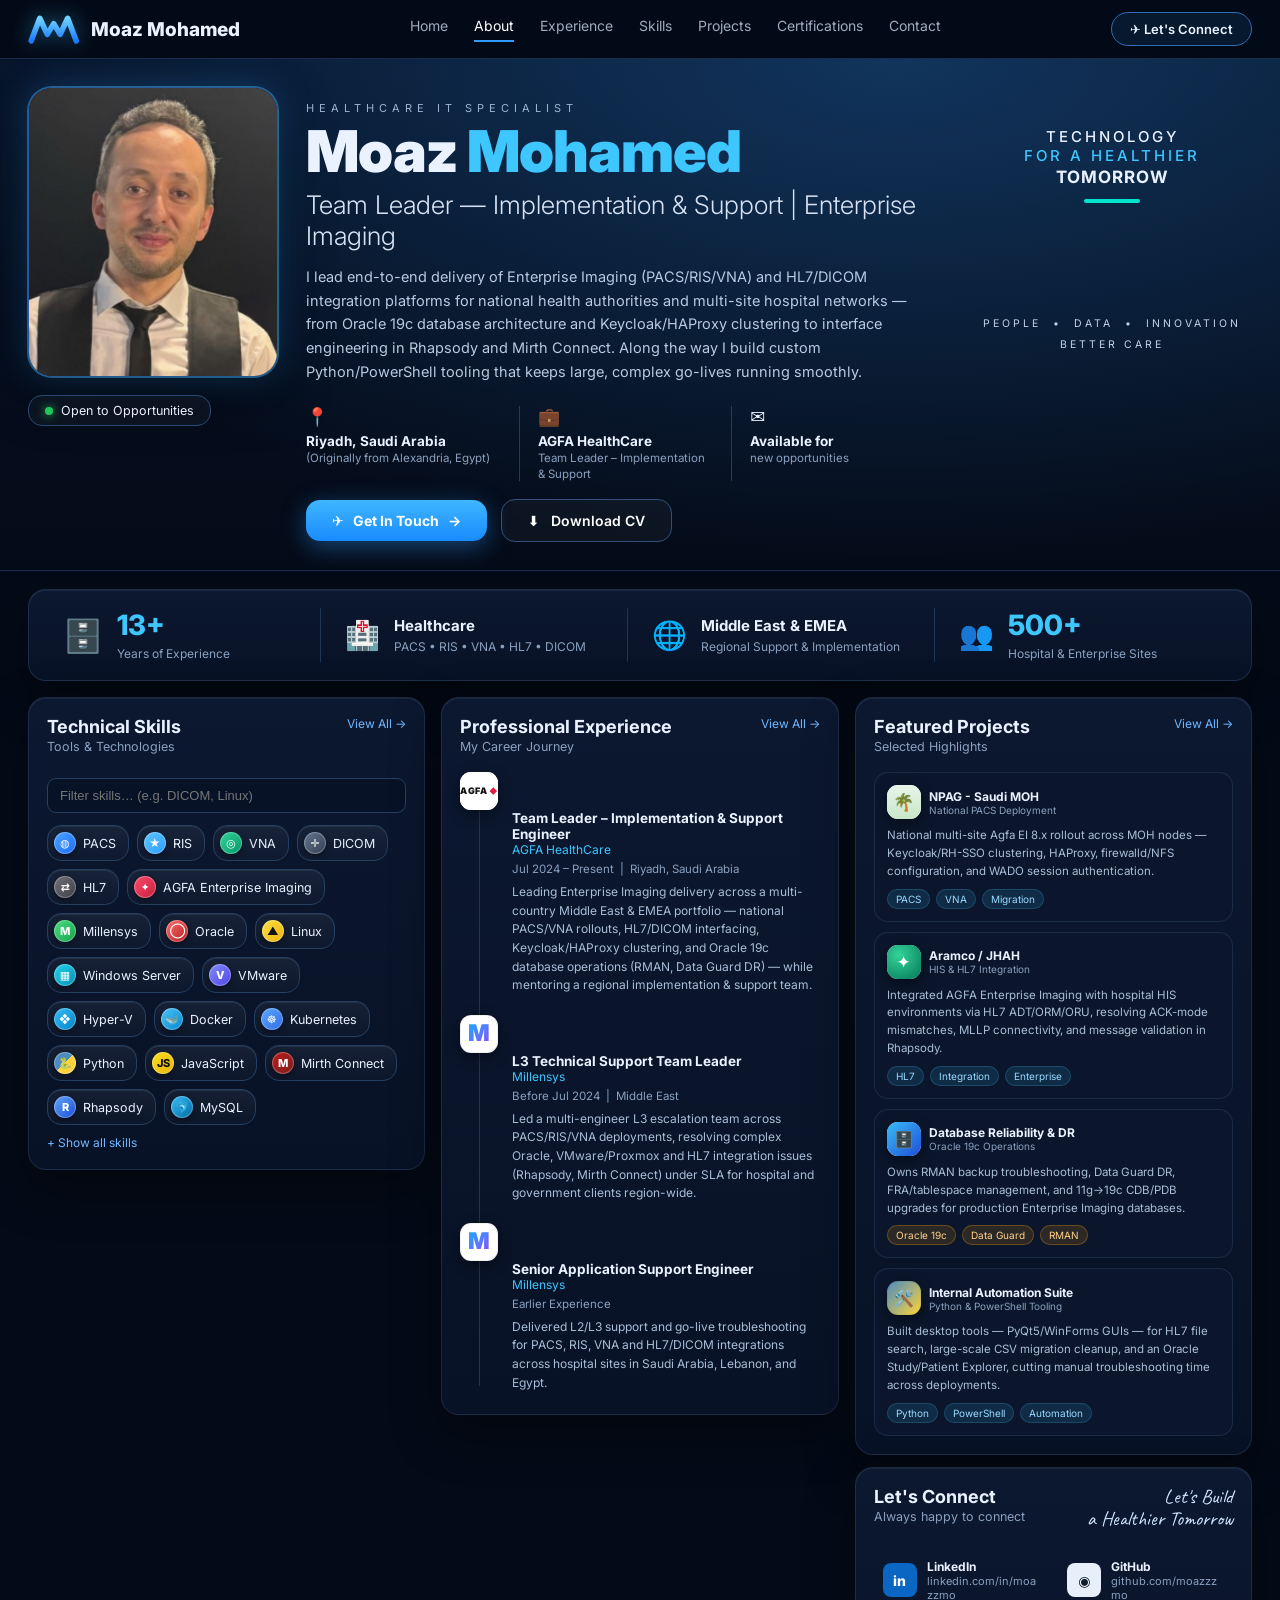
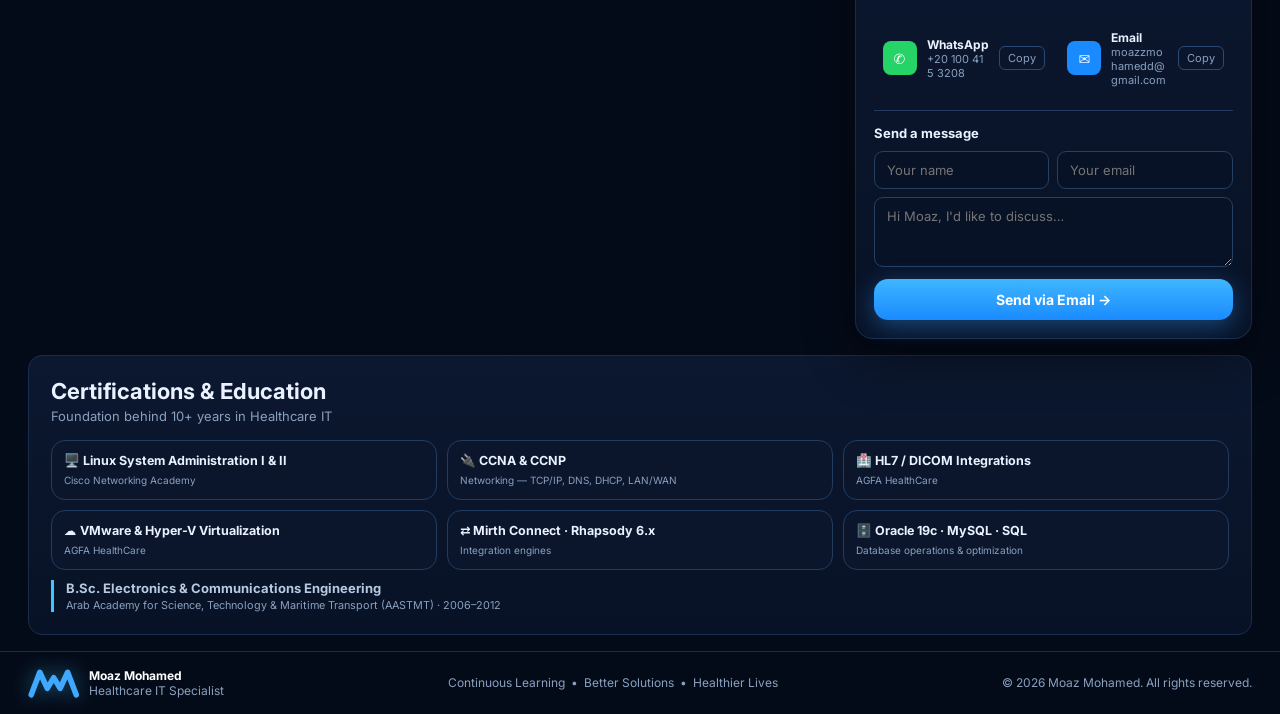
==== commit a4f44c8c: "Stats: 500+ hospital and enterprise sites" ====
--- a/portfolio.html
+++ b/portfolio.html
@@ -237,7 +237,7 @@
 <div class="stat"><span style="font-size:32px">🗄️</span><div><div class="n" data-count="13">13+</div><small>Years of Experience</small></div></div>
 <div class="stat"><span style="font-size:28px">🏥</span><div><b>Healthcare</b><br/><small>PACS • RIS • VNA • HL7 • DICOM</small></div></div>
 <div class="stat"><span style="font-size:28px">🌐</span><div><b>Middle East &amp; EMEA</b><br/><small>Regional Support &amp; Implementation</small></div></div>
-<div class="stat"><span style="font-size:28px">👥</span><div><div class="n" data-count="20">20+</div><small>Hospital &amp; Enterprise Sites</small></div></div>
+<div class="stat"><span style="font-size:28px">👥</span><div><div class="n" data-count="500">500+</div><small>Hospital &amp; Enterprise Sites</small></div></div>
 </div></div>
 
 <div class="grid3">
